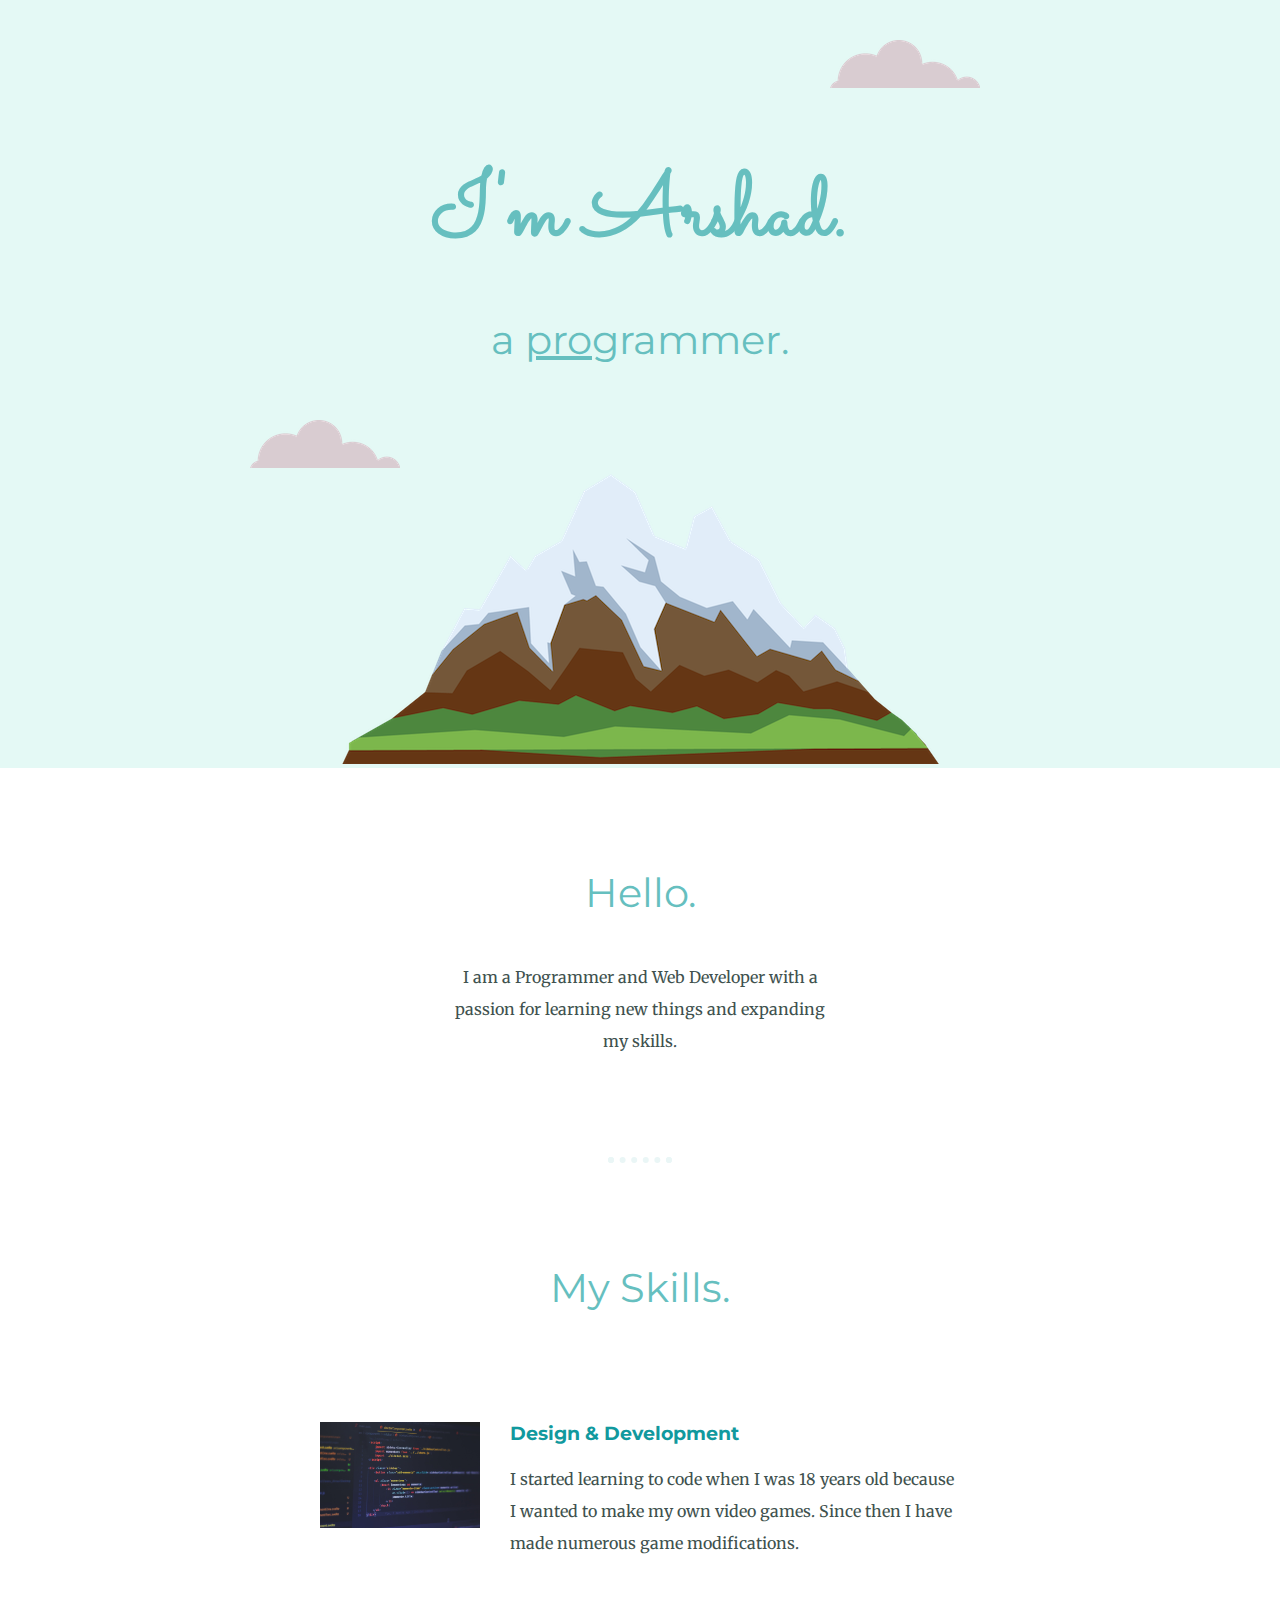
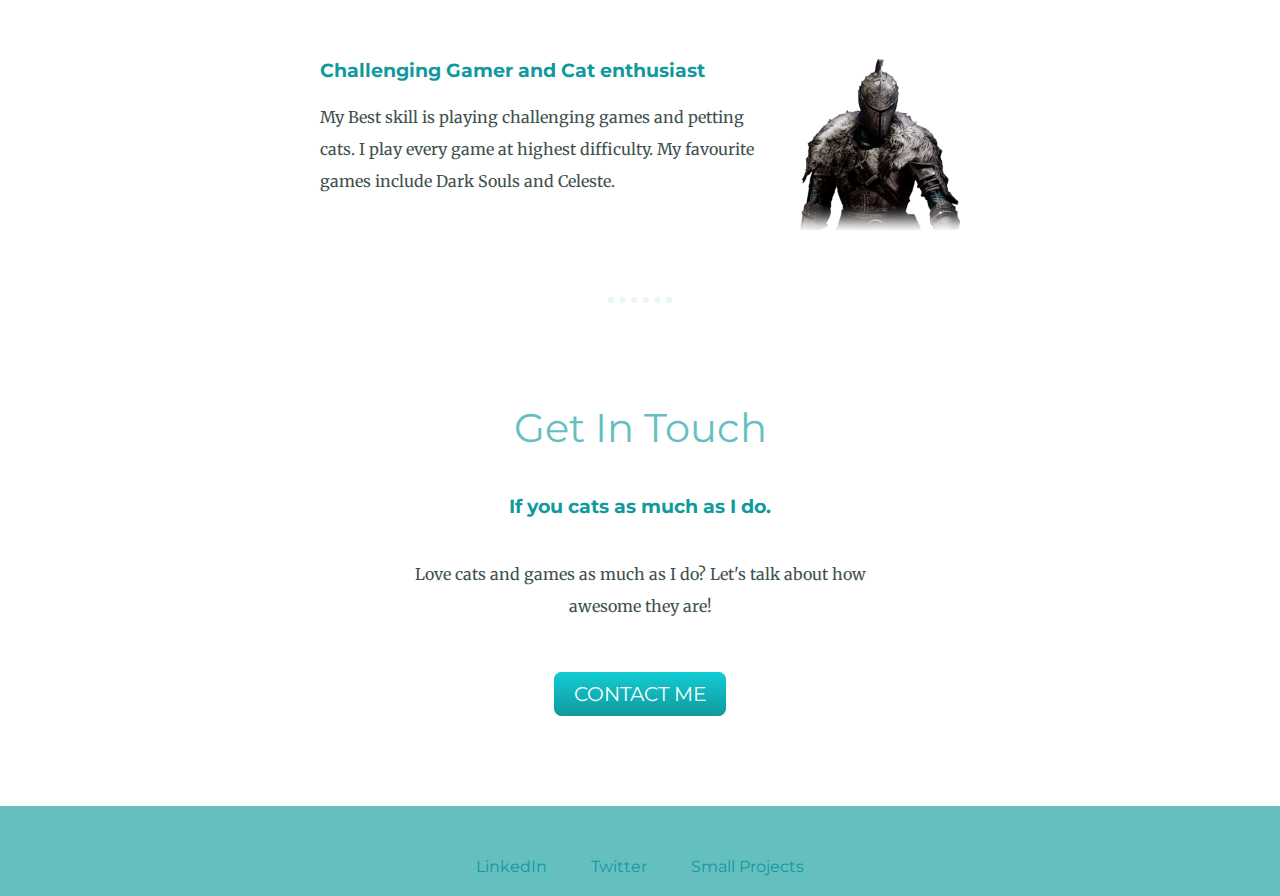
==== index.html @ d0531a82 "Add files via upload" ====
<!DOCTYPE html>
<html>

<head>
  <meta charset="utf-8">
  <title>Shaik Arshad</title>
  <link rel="stylesheet" href="css/styles.css">
  <link href="https://fonts.googleapis.com/css?family=Merriweather|Montserrat|Sacramento" rel="stylesheet">
  <link rel="icon" href="favicon.ico">
</head>

<body>
  <div class="top-container">
    <img class="top-cloud" src="images/cloud.png" alt="cloud">
    <div class="title-text">
      <h1>I'm Arshad.</h1>
      <h2>a <span class="pro">pro</span>grammer.</h2>
    </div>
    <img class="bottom-cloud" src="images/cloud.png" alt="cloud">
    <img class="mountain" src="images/mountain.png" alt="mountain-img">
  </div>

  <div class="middle-container">
    <div class="profile">
      <h2>Hello.</h2>
      <p class="intro">I am a Programmer and Web Developer with a passion for learning new things and expanding my skills.</p>
    </div>
    <hr>
    <div class="skills">
      <h2>My Skills.</h2>
      <div class="skill-row">
        <img class="code-img" src="images/coding.png" alt="code-img">

        <h3>Design & Development</h3>
        <p>I started learning to code when I was 18 years old because I wanted to make my own video games. Since then I have made numerous game modifications.</p>

      </div>
      <div class="skill-row">
        <img class="chilli-img" src="images/dark-souls2.png" alt="dark_souls2-img">

        <h3>Challenging Gamer and Cat enthusiast</h3>
        <p>My Best skill is playing challenging games and petting cats. I play every game at highest difficulty. My favourite games include Dark Souls and Celeste.</p>

      </div>
    </div>
    <hr>
    <div class="contact-me">
      <h2>Get In Touch</h2>
      <h3>If you cats as much as I do.</h3>
      <p class="contact-message">Love cats and games as much as I do? Let's talk about how awesome they are!</p>
      <a class="btn" href="mailto:shaikarshad7658.com">CONTACT ME</a>
    </div>
  </div>


  <div class="bottom-container">
    <a class="footer-link" href="">LinkedIn</a>
    <a class="footer-link" href="">Twitter</a>
    <a class="footer-link" href="">Small Projects</a>     	
  </div>
</body>

</html>
---- css/styles.css ----
body {
  color: #40514E;
  margin: 0;
  text-align: center;
  font-family: 'Merriweather', serif;
}

h1 {
  color: #66BFBF;
  font-size: 5.625rem;
  margin: 50px auto 0 auto;
  font-family: 'Sacramento', cursive;
}

h2 {
  color: #66BFBF;
  font-family: 'Montserrat', sans-serif;
  font-size: 2.5rem;
  font-weight: normal;
  padding-bottom: 10px;
}

h3 {
  color: #11999E;
  font-family: 'Montserrat', sans-serif;
}

p {
  line-height: 2;
}

hr {
  border: dotted #EAF6F6 6px;
  border-bottom: none;
  width: 4%;
  margin: 100px auto;
}

a{
  color: #11999E;
  font-family: 'Montserrat', sans-serif;
  margin: 10px 20px;
  text-decoration: none;
}

a:hover {
  color: #EAF6F6;
}

.top-container {
  background-color: #E4F9F5;
  position: relative;
  padding-top: 100px;
}

.middle-container {
  margin: 100px 0;
}

.bottom-container {
  background-color: #66BFBF;
  padding: 50px 0 20px;
}

.skill-row {
  width: 50%;
  margin: 100px auto 100px auto;
  text-align: left;
}

.pro {
  text-decoration: underline;
}

.intro {
  width: 30%;
  margin: auto;
}

.contact-message {
  width: 40%;
  margin: 40px auto 60px;
}

.copyright {
  color: #EAF6F6;
  font-size: 0.75rem;
  padding: 20px 0;
}

.top-cloud {
  position: absolute;
  right: 300px;
  top: 40px;
}

.bottom-cloud {
  position: absolute;
  left: 250px;
  bottom: 300px;
}

.code-img {
  width: 25%;
  float: left;
  margin-right: 30px;
}

.chilli-img {
  width: 25%;
  float: right;
  margin-left: 30px;
}

.btn {
  background: #11cdd4;
  background-image: -webkit-linear-gradient(top, #11cdd4, #11999e);
  background-image: -moz-linear-gradient(top, #11cdd4, #11999e);
  background-image: -ms-linear-gradient(top, #11cdd4, #11999e);
  background-image: -o-linear-gradient(top, #11cdd4, #11999e);
  background-image: linear-gradient(to bottom, #11cdd4, #11999e);
  -webkit-border-radius: 8;
  -moz-border-radius: 8;
  border-radius: 8px;
  font-family: 'Montserrat', sans-serif;
  color: #ffffff;
  font-size: 20px;
  padding: 10px 20px 10px 20px;
  text-decoration: none;
}

.btn:hover {
  background: #30e3cb;
  background-image: -webkit-linear-gradient(top, #30e3cb, #2bc4ad);
  background-image: -moz-linear-gradient(top, #30e3cb, #2bc4ad);
  background-image: -ms-linear-gradient(top, #30e3cb, #2bc4ad);
  background-image: -o-linear-gradient(top, #30e3cb, #2bc4ad);
  background-image: linear-gradient(to bottom, #30e3cb, #2bc4ad);
  text-decoration: none;
}
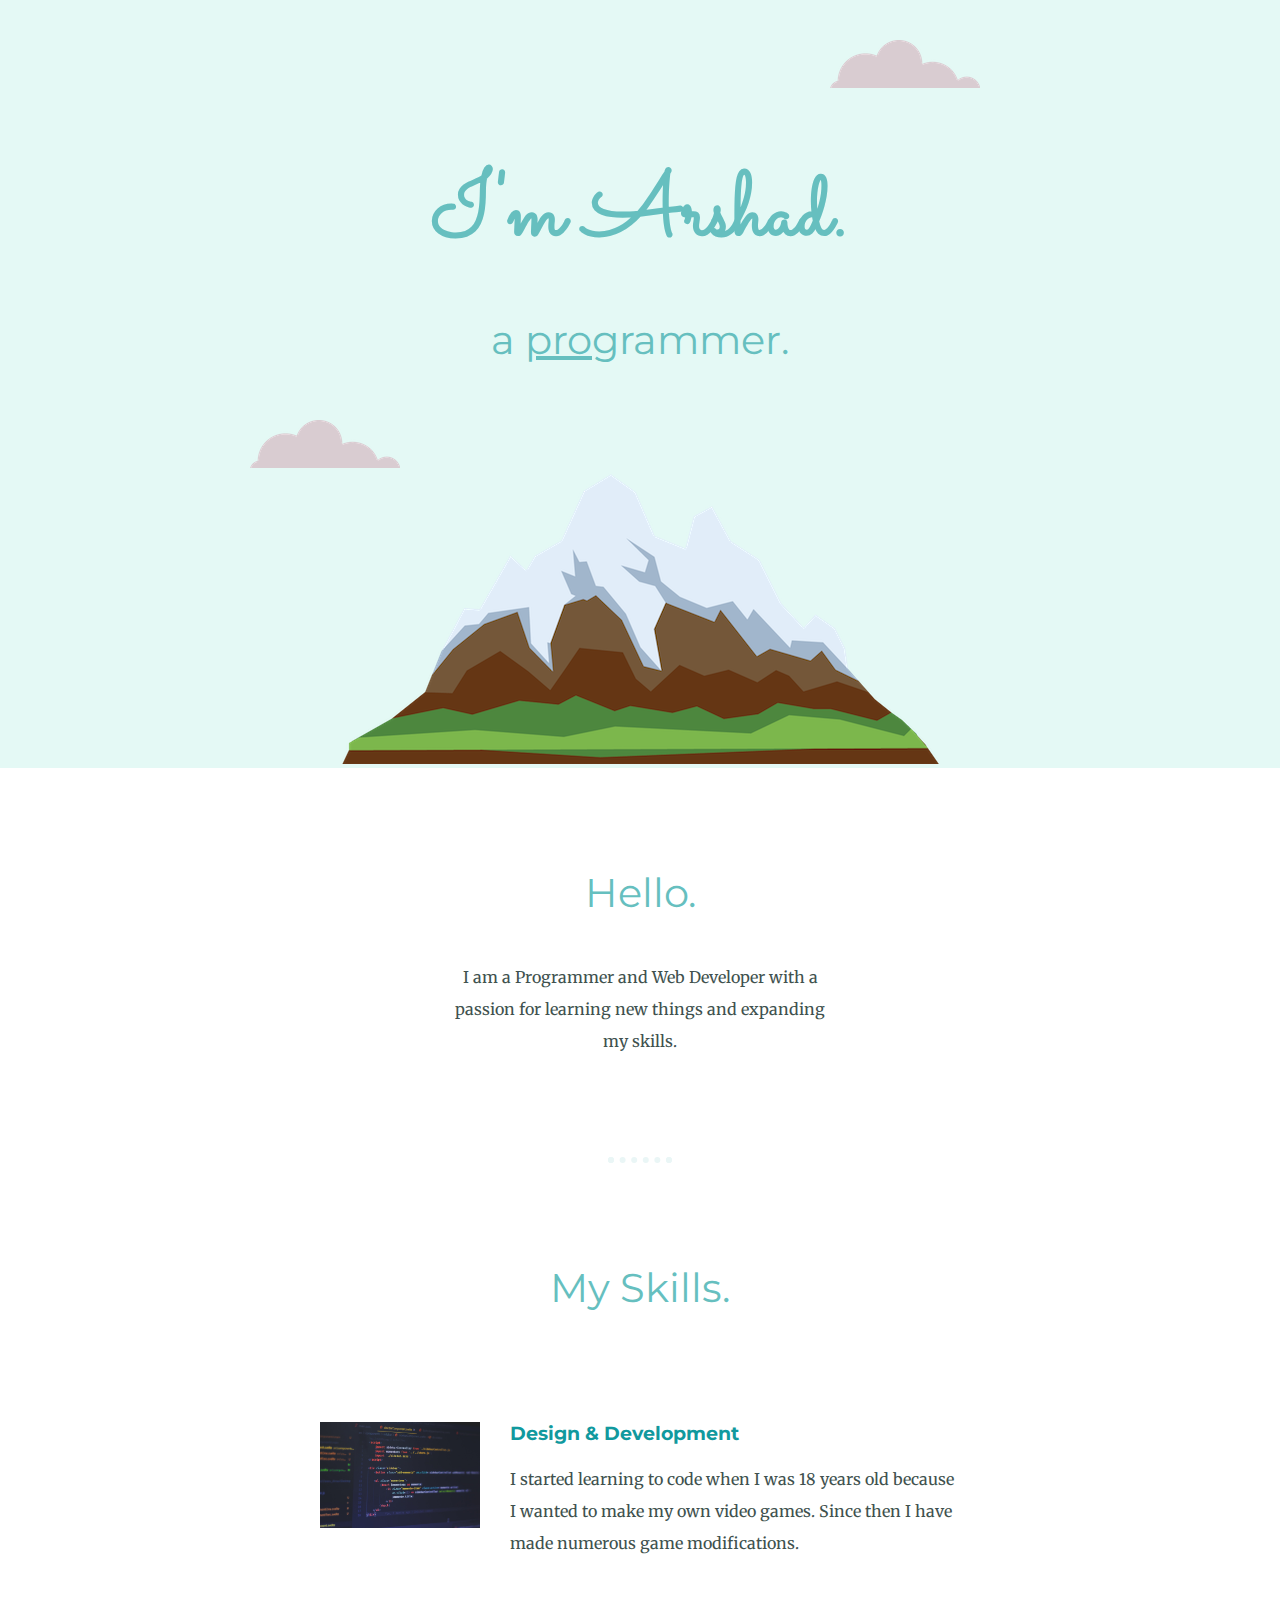
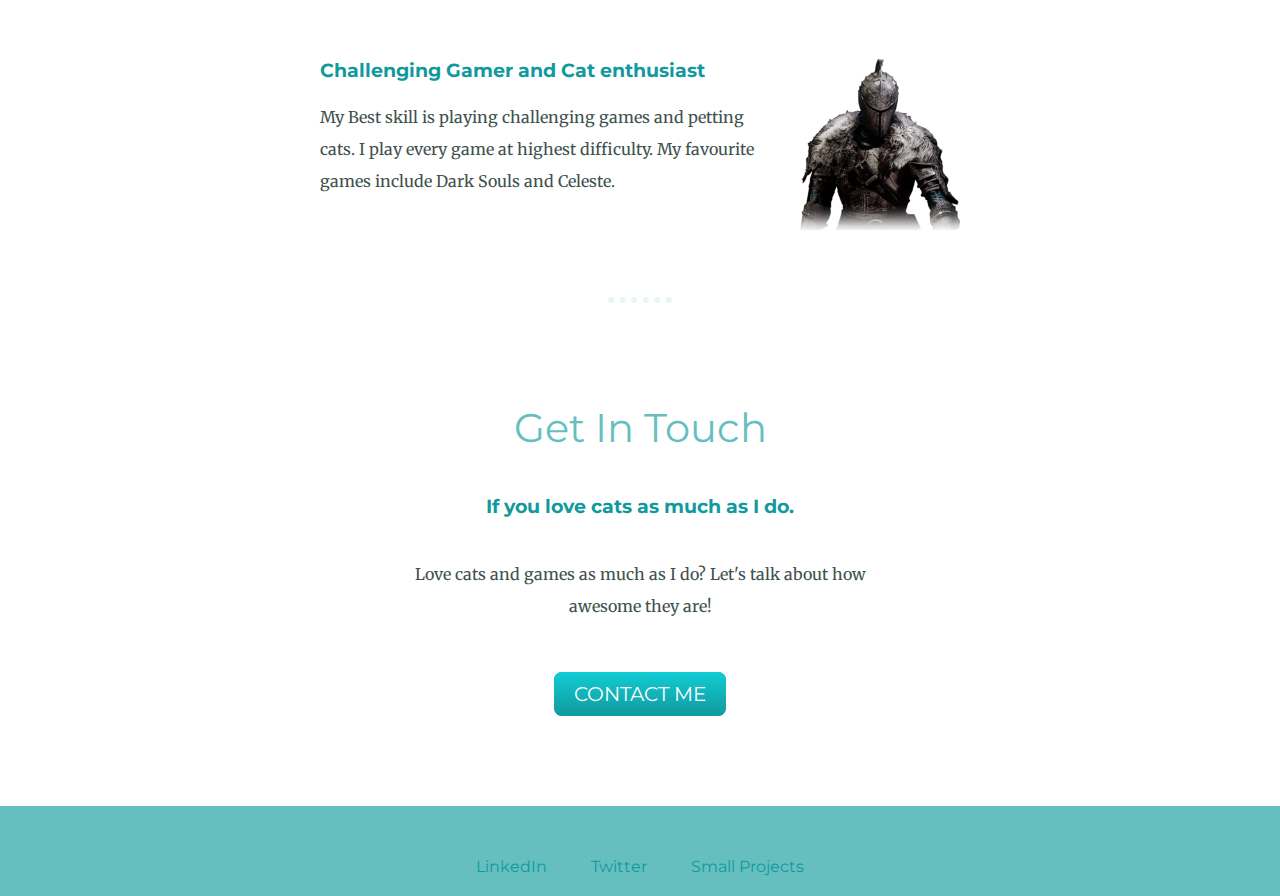
==== commit 85841b5a: "Update index.html" ====
--- a/index.html
+++ b/index.html
@@ -46,7 +46,7 @@
     <hr>
     <div class="contact-me">
       <h2>Get In Touch</h2>
-      <h3>If you cats as much as I do.</h3>
+      <h3>If you love cats as much as I do.</h3>
       <p class="contact-message">Love cats and games as much as I do? Let's talk about how awesome they are!</p>
       <a class="btn" href="mailto:shaikarshad7658.com">CONTACT ME</a>
     </div>
